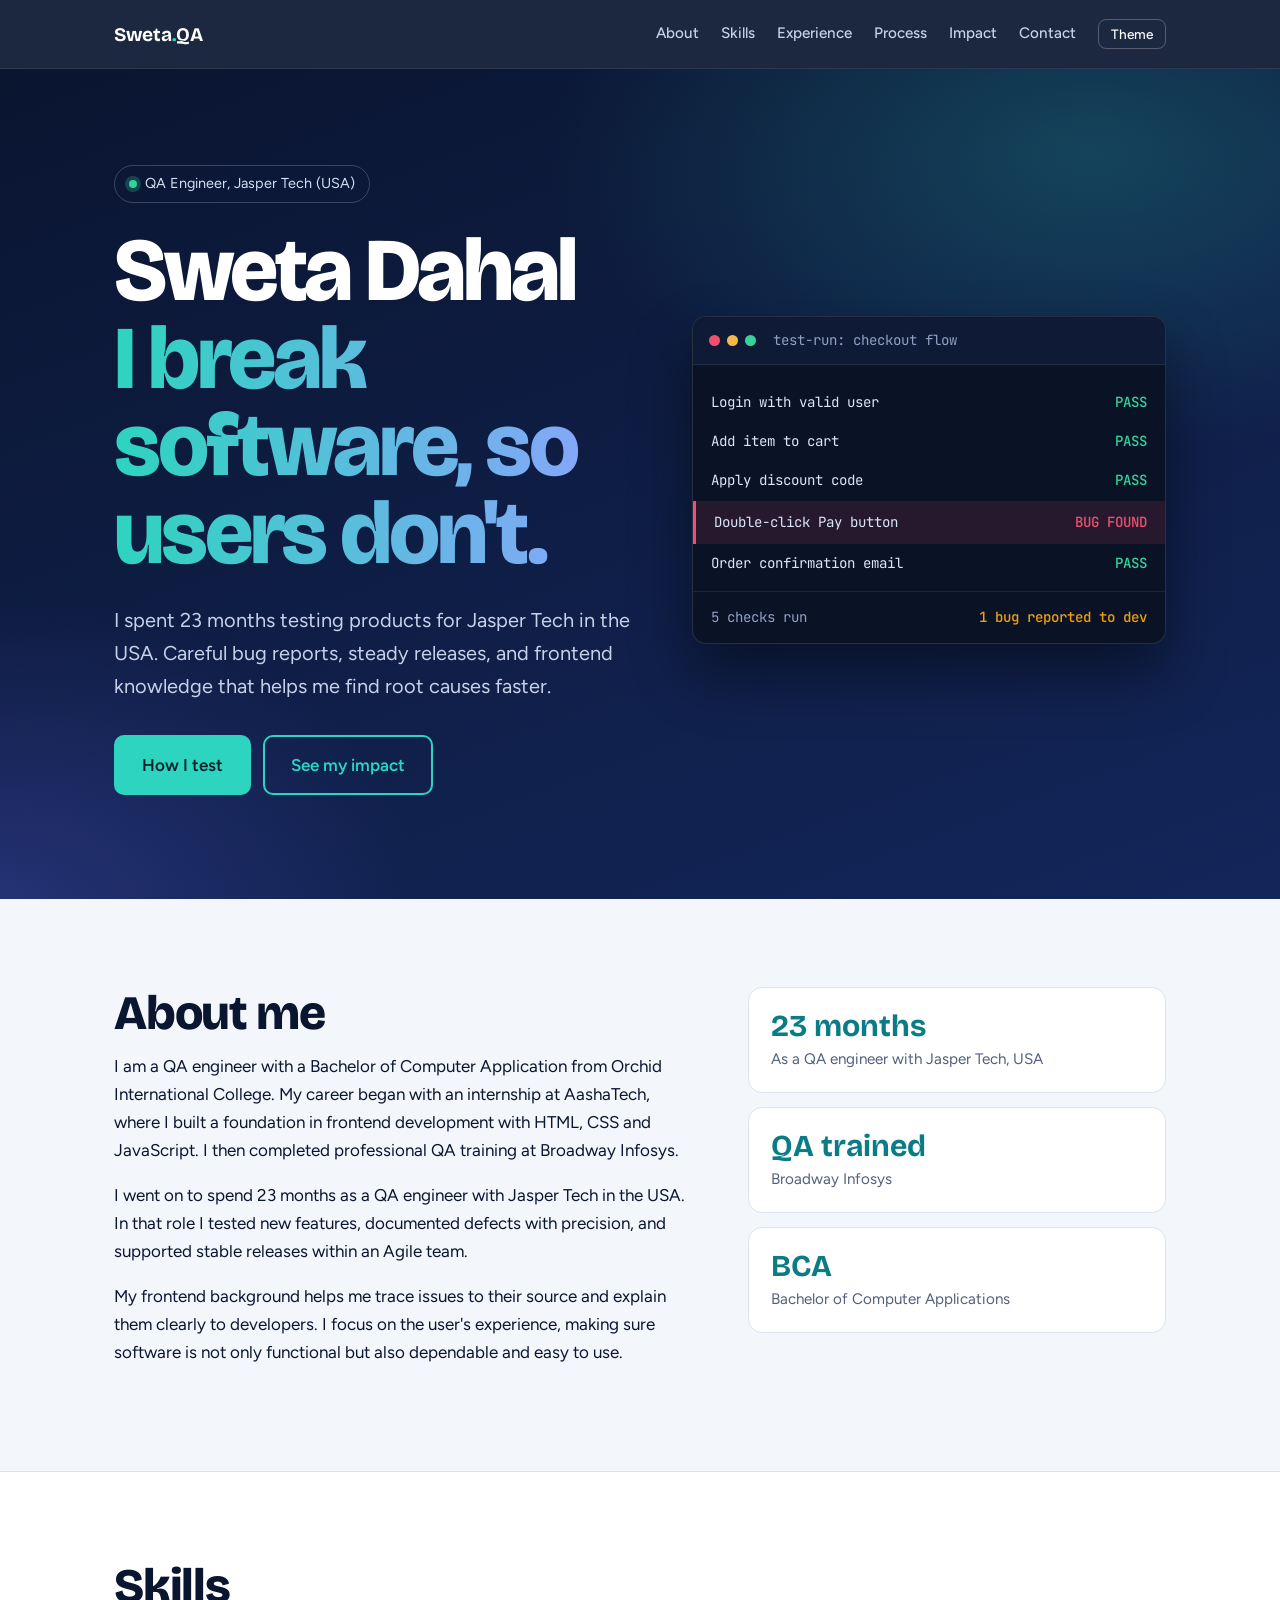
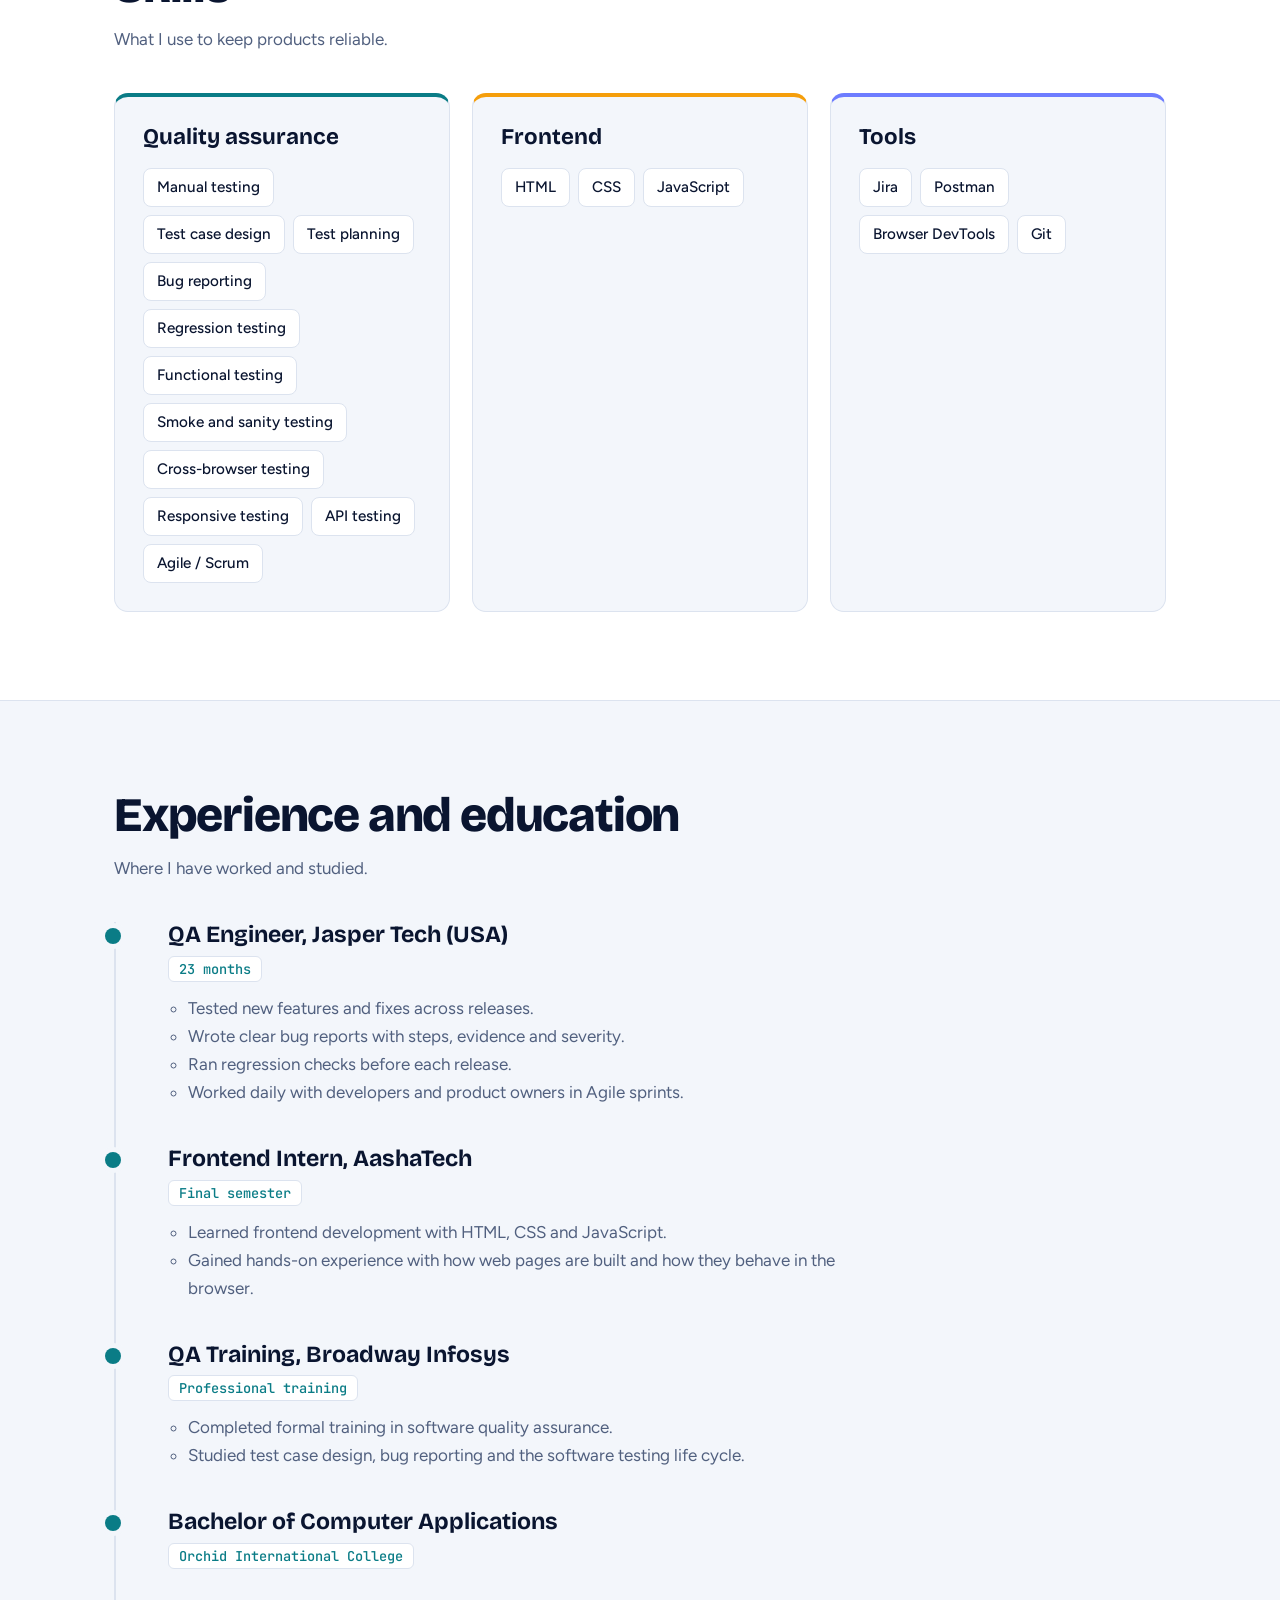
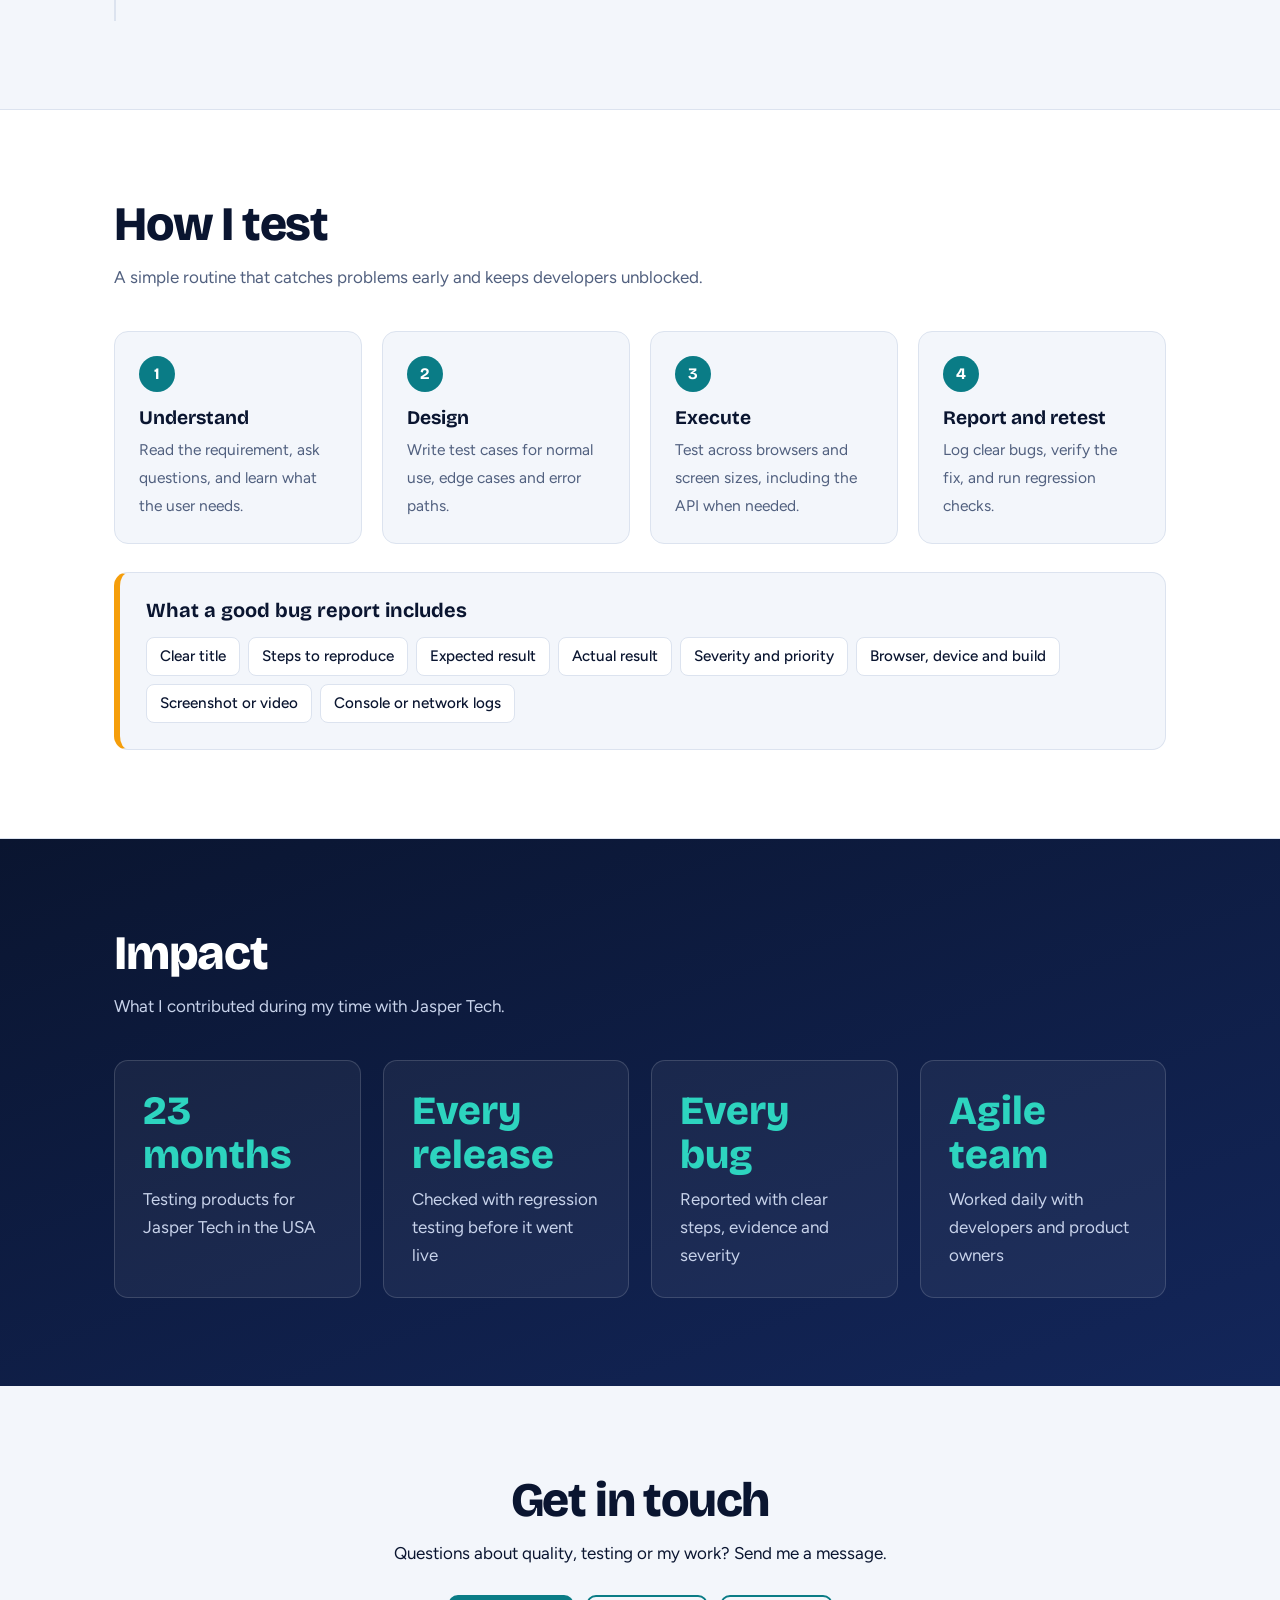
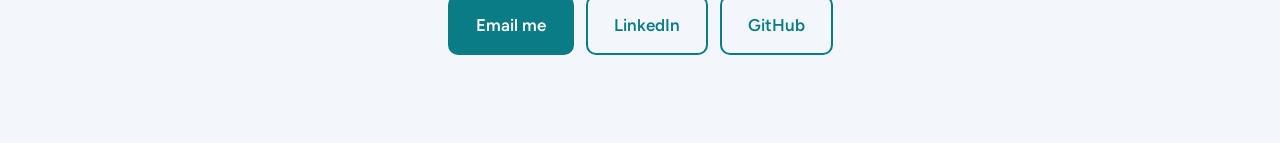
==== index.html @ e5bf9c7c "Add files via upload" ====
<!DOCTYPE html>
<html lang="en">
<head>
<meta charset="utf-8">
<meta name="viewport" content="width=device-width, initial-scale=1, viewport-fit=cover">
<title>Sweta Dahal | QA Engineer</title>
<link rel="preconnect" href="https://fonts.googleapis.com">
<link rel="preconnect" href="https://fonts.gstatic.com" crossorigin>
<link href="https://fonts.googleapis.com/css2?family=Bricolage+Grotesque:opsz,wght@12..96,500;12..96,700;12..96,800&family=Figtree:wght@400;500;600&family=JetBrains+Mono:wght@400;500&display=swap" rel="stylesheet">
<link rel="stylesheet" href="style.css">
</head>
<body>
<header>
  <div class="wrap">
    <a class="brand" href="#top">Sweta<i>.</i>QA</a>
    <nav aria-label="Main">
      <a href="#about">About</a><a href="#skills">Skills</a><a href="#experience">Experience</a><a href="#process">Process</a><a href="#impact">Impact</a><a href="#contact">Contact</a>
      <button id="theme" type="button" aria-label="Switch light or dark theme">Theme</button>
    </nav>
  </div>
</header>

<main id="top">
<section class="hero">
  <div class="wrap">
    <div>
      <div class="pill"><b></b>QA Engineer, Jasper Tech (USA)</div>
      <h1>Sweta Dahal <span>I break software, so users don't.</span></h1>
      <p class="lead">I spent 23 months testing products for Jasper Tech in the USA. Careful bug reports, steady releases, and frontend knowledge that helps me find root causes faster.</p>
      <div class="btns">
        <a class="btn primary" href="#process">How I test</a>
        <a class="btn ghost" href="#impact">See my impact</a>
      </div>
    </div>
    <div class="panel" role="img" aria-label="Test run showing four passed checks and one failed check that found a bug">
      <div class="bar"><i style="background:#F0506E"></i><i style="background:#F5B84B"></i><i style="background:#34D399"></i><span>test-run: checkout flow</span></div>
      <div class="rows">
        <div class="row pass"><span>Login with valid user</span><em>PASS</em></div>
        <div class="row pass"><span>Add item to cart</span><em>PASS</em></div>
        <div class="row pass"><span>Apply discount code</span><em>PASS</em></div>
        <div class="row fail"><span>Double-click Pay button</span><em>BUG FOUND</em></div>
        <div class="row pass"><span>Order confirmation email</span><em>PASS</em></div>
      </div>
      <div class="sum"><span>5 checks run</span><b>1 bug reported to dev</b></div>
    </div>
  </div>
</section>

<section id="about">
  <div class="wrap about">
    <div>
      <h2>About me</h2>
      <p>I am a QA engineer with a Bachelor of Computer Application from Orchid International College. My career began with an internship at AashaTech, where I built a foundation in frontend development with HTML, CSS and JavaScript. I then completed professional QA training at Broadway Infosys.</p>
      <p>I went on to spend 23 months as a QA engineer with Jasper Tech in the USA. In that role I tested new features, documented defects with precision, and supported stable releases within an Agile team.</p>
      <p>My frontend background helps me trace issues to their source and explain them clearly to developers. I focus on the user's experience, making sure software is not only functional but also dependable and easy to use.</p>
    </div>
    <div class="facts">
      <div class="fact"><b>23 months</b><span>As a QA engineer with Jasper Tech, USA</span></div>
      <div class="fact"><b>QA trained</b><span>Broadway Infosys</span></div>
      <div class="fact"><b>BCA</b><span>Bachelor of Computer Applications</span></div>
    </div>
  </div>
</section>

<section id="skills" class="alt">
  <div class="wrap">
    <h2>Skills</h2>
    <p class="sub">What I use to keep products reliable.</p>
    <div class="grid">
      <div class="card"><h3>Quality assurance</h3>
        <ul class="chips"><li>Manual testing</li><li>Test case design</li><li>Test planning</li><li>Bug reporting</li><li>Regression testing</li><li>Functional testing</li><li>Smoke and sanity testing</li><li>Cross-browser testing</li><li>Responsive testing</li><li>API testing</li><li>Agile / Scrum</li></ul></div>
      <div class="card"><h3>Frontend</h3>
        <ul class="chips"><li>HTML</li><li>CSS</li><li>JavaScript</li></ul></div>
      <div class="card"><h3>Tools</h3>
        <ul class="chips"><li>Jira</li><li>Postman</li><li>Browser DevTools</li><li>Git</li></ul></div>
    </div>
  </div>
</section>

<section id="experience">
  <div class="wrap">
    <h2>Experience and education</h2>
    <p class="sub">Where I have worked and studied.</p>
    <ol class="timeline">
      <li><h3>QA Engineer, Jasper Tech (USA)</h3><span class="when">23 months</span>
        <ul><li>Tested new features and fixes across releases.</li><li>Wrote clear bug reports with steps, evidence and severity.</li><li>Ran regression checks before each release.</li><li>Worked daily with developers and product owners in Agile sprints.</li></ul></li>
      <li><h3>Frontend Intern, AashaTech</h3><span class="when">Final semester</span>
        <ul><li>Learned frontend development with HTML, CSS and JavaScript.</li><li>Gained hands-on experience with how web pages are built and how they behave in the browser.</li></ul></li>
      <li><h3>QA Training, Broadway Infosys</h3><span class="when">Professional training</span>
        <ul><li>Completed formal training in software quality assurance.</li><li>Studied test case design, bug reporting and the software testing life cycle.</li></ul></li>
      <li><h3>Bachelor of Computer Applications</h3><span class="when">Orchid International College</span></li>
    </ol>
  </div>
</section>

<section id="process" class="alt">
  <div class="wrap">
    <h2>How I test</h2>
    <p class="sub">A simple routine that catches problems early and keeps developers unblocked.</p>
    <ol class="steps">
      <li><b>Understand</b><span>Read the requirement, ask questions, and learn what the user needs.</span></li>
      <li><b>Design</b><span>Write test cases for normal use, edge cases and error paths.</span></li>
      <li><b>Execute</b><span>Test across browsers and screen sizes, including the API when needed.</span></li>
      <li><b>Report and retest</b><span>Log clear bugs, verify the fix, and run regression checks.</span></li>
    </ol>
    <div class="report">
      <div class="rh"><h3>What a good bug report includes</h3></div>
      <ul class="chips"><li>Clear title</li><li>Steps to reproduce</li><li>Expected result</li><li>Actual result</li><li>Severity and priority</li><li>Browser, device and build</li><li>Screenshot or video</li><li>Console or network logs</li></ul>
    </div>
  </div>
</section>

<section id="impact" class="impact">
  <div class="wrap">
    <h2>Impact</h2>
    <p class="sub">What I contributed during my time with Jasper Tech.</p>
    <div class="stats">
      <div class="stat"><b>23 months</b><span>Testing products for Jasper Tech in the USA</span></div>
      <div class="stat"><b>Every release</b><span>Checked with regression testing before it went live</span></div>
      <div class="stat"><b>Every bug</b><span>Reported with clear steps, evidence and severity</span></div>
      <div class="stat"><b>Agile team</b><span>Worked daily with developers and product owners</span></div>
    </div>
    <!-- To add numbers later, e.g. <div class="stat"><b>300+</b><span>Bugs found and reported</span></div> -->
  </div>
</section>

<section id="contact" class="contact">
  <div class="wrap">
    <h2>Get in touch</h2>
    <p>Questions about quality, testing or my work? Send me a message.</p>
    <div class="links">
      <a class="btn primary" href="mailto:swetadahal01@gmail.com">Email me</a>
      <a class="btn ghost" href="https://www.linkedin.com/in/sweta-dahal">LinkedIn</a>
      <a class="btn ghost" href="https://github.com/your-username">GitHub</a>
    </div>
  </div>
</section>
</main>


<script src="script.js"></script>
</body>
</html>
---- style.css ----
:root {
  --bg: #F3F6FB;
  --surface: #FFFFFF;
  --ink: #0A1530;
  --muted: #51607F;
  --line: #DCE3EF;
  --accent: #0A7C86;
  --navy: #0A1530;
  --navy2: #13265A;
  --teal: #2DD4BF;
  --amber: #F59E0B;
  --red: #F0506E;
  --green: #34D399;
  --head: 'Bricolage Grotesque','Segoe UI',system-ui,sans-serif;
  --body: 'Figtree',system-ui,-apple-system,'Segoe UI',sans-serif;
  --mono: 'JetBrains Mono',ui-monospace,Menlo,Consolas,monospace;
  box-sizing: border-box;
  padding-top: env(safe-area-inset-top,0px);
  padding-bottom: env(safe-area-inset-bottom,0px);
}

@media (prefers-color-scheme:dark) {
  :root:not([data-theme="light"]) {
    --bg: #0A1428;
    --surface: #12203C;
    --ink: #EAF0FB;
    --muted: #A3B1CC;
    --line: #24365C;
    --accent: #2DD4BF;
  }
}

:root[data-theme="dark"] {
  --bg: #0A1428;
  --surface: #12203C;
  --ink: #EAF0FB;
  --muted: #A3B1CC;
  --line: #24365C;
  --accent: #2DD4BF;
}

html {
  scroll-behavior: smooth;
  scroll-padding-top: calc(68px + env(safe-area-inset-top,0px));
}

*,*::before,*::after {
  box-sizing: inherit;
}

body {
  margin: 0;
  background: var(--bg);
  color: var(--ink);
  font: 400 1.0625rem/1.65 var(--body);
}

a {
  color: var(--accent);
}

:focus-visible {
  outline: 3px solid var(--teal);
  outline-offset: 3px;
  border-radius: 4px;
}

.wrap {
  max-width: 1100px;
  margin: 0 auto;
  padding: 0 24px;
}

h1,h2,h3 {
  font-family: var(--head);
  margin: 0;
  line-height: 1.1;
}

p {
  margin: 0 0 1em;
  max-width: 62ch;
}

/* header */
header {
  position: sticky;
  top: env(safe-area-inset-top,0px);
  z-index: 10;
  background: rgba(10,21,48,.92);
  backdrop-filter: blur(10px);
  border-bottom: 1px solid rgba(255,255,255,.08);
}

header .wrap {
  display: flex;
  align-items: center;
  justify-content: space-between;
  height: 68px;
  gap: 16px;
}

.brand {
  font: 700 1.2rem var(--head);
  color: #fff;
  text-decoration: none;
}

.brand i {
  color: var(--teal);
  font-style: normal;
}

nav {
  display: flex;
  gap: 22px;
  align-items: center;
  overflow-x: auto;
}

nav a {
  color: #C7D2EA;
  text-decoration: none;
  font-weight: 500;
  font-size: .95rem;
  white-space: nowrap;
}

nav a:hover {
  color: #fff;
}

#theme {
  background: transparent;
  border: 1px solid rgba(255,255,255,.25);
  color: #fff;
  border-radius: 8px;
  padding: 6px 12px;
  cursor: pointer;
  font: 500 .85rem var(--body);
}

/* hero */
.hero {
  background: radial-gradient(900px 500px at 85% 10%,rgba(45,212,191,.22),transparent 60%),radial-gradient(700px 500px at 0% 100%,rgba(99,102,241,.25),transparent 60%),linear-gradient(160deg,var(--navy),var(--navy2));
  color: #fff;
  padding: 96px 0 104px;
  overflow: hidden;
}

.hero .wrap {
  display: grid;
  grid-template-columns: 1.1fr 1fr;
  gap: 56px;
  align-items: center;
}

.pill {
  display: inline-flex;
  align-items: center;
  gap: 8px;
  border: 1px solid rgba(255,255,255,.2);
  border-radius: 99px;
  padding: 6px 14px;
  font-size: .9rem;
  color: #D5DEF2;
  margin-bottom: 24px;
}

.pill b {
  width: 8px;
  height: 8px;
  border-radius: 50%;
  background: var(--green);
  box-shadow: 0 0 0 4px rgba(52,211,153,.25);
}

h1 {
  font-size: clamp(3rem,7.5vw,5.6rem);
  font-weight: 800;
  letter-spacing: -.035em;
  line-height: .98;
}

h1 span {
  display: block;
  background: linear-gradient(90deg,var(--teal),#8EA2FF);
  -webkit-background-clip: text;
  background-clip: text;
  color: transparent;
}

.lead {
  font-size: 1.25rem;
  color: #C7D2EA;
  margin: 26px 0 32px;
}

.btns {
  display: flex;
  gap: 12px;
  flex-wrap: wrap;
}

.btn {
  display: inline-block;
  padding: 14px 26px;
  border-radius: 10px;
  font-weight: 600;
  text-decoration: none;
  border: 2px solid var(--teal);
  transition: transform .15s;
}

.btn:hover {
  transform: translateY(-2px);
}

.btn.primary {
  background: var(--teal);
  color: #06222A;
}

.btn.ghost {
  color: var(--teal);
}

/* test run panel */
.panel {
  background: #0A1226;
  border: 1px solid rgba(255,255,255,.12);
  border-radius: 14px;
  box-shadow: 0 30px 60px rgba(0,0,0,.45);
  overflow: hidden;
  font-family: var(--mono);
  font-size: .88rem;
}

.bar {
  display: flex;
  align-items: center;
  gap: 7px;
  padding: 12px 16px;
  background: #0F1A36;
  border-bottom: 1px solid rgba(255,255,255,.08);
  color: #8FA0C4;
}

.bar i {
  width: 11px;
  height: 11px;
  border-radius: 50%;
  display: inline-block;
}

.bar span {
  margin-left: 10px;
}

.rows {
  padding: 18px 18px 8px;
}

.row {
  display: flex;
  justify-content: space-between;
  gap: 12px;
  padding: 8px 0;
  color: #DCE5F8;
  opacity: 0;
  transform: translateY(6px);
  animation: in .4s forwards;
}

.row em {
  font-style: normal;
  font-weight: 500;
}

.pass em {
  color: var(--green);
}

.fail em {
  color: var(--red);
}

.row.fail {
  background: rgba(240,80,110,.12);
  margin: 0 -18px;
  padding: 10px 18px;
  border-left: 3px solid var(--red);
}

.sum {
  padding: 14px 18px;
  border-top: 1px solid rgba(255,255,255,.08);
  color: #8FA0C4;
  display: flex;
  justify-content: space-between;
  opacity: 0;
  animation: in .4s 2.6s forwards;
}

.sum b {
  color: var(--amber);
  font-weight: 500;
}

@keyframes in {
  to {
    opacity: 1;
    transform: none;
  }
}

.row:nth-child(1) {
  animation-delay: .3s;
}

.row:nth-child(2) {
  animation-delay: .8s;
}

.row:nth-child(3) {
  animation-delay: 1.3s;
}

.row:nth-child(4) {
  animation-delay: 1.8s;
}

.row:nth-child(5) {
  animation-delay: 2.3s;
}

/* sections */
section {
  padding: 88px 0;
}

h2 {
  font-size: clamp(2rem,4vw,3rem);
  font-weight: 800;
  letter-spacing: -.025em;
  margin-bottom: 12px;
}

.sub {
  color: var(--muted);
  margin-bottom: 40px;
}

.alt {
  background: var(--surface);
  border-top: 1px solid var(--line);
  border-bottom: 1px solid var(--line);
}

.about {
  display: grid;
  grid-template-columns: 1.4fr 1fr;
  gap: 48px;
  align-items: start;
}

.facts {
  display: grid;
  gap: 14px;
}

.fact {
  background: var(--surface);
  border: 1px solid var(--line);
  border-radius: 14px;
  padding: 20px 22px;
}

.alt .fact {
  background: var(--bg);
}

.fact b {
  display: block;
  font: 700 1.9rem var(--head);
  color: var(--accent);
}

.fact span {
  color: var(--muted);
  font-size: .95rem;
}

.grid {
  display: grid;
  grid-template-columns: repeat(auto-fit,minmax(300px,1fr));
  gap: 22px;
}

.card {
  background: var(--bg);
  border: 1px solid var(--line);
  border-top: 4px solid var(--accent);
  border-radius: 14px;
  padding: 28px;
}

.card:nth-child(2) {
  border-top-color: var(--amber);
}

.card:nth-child(3) {
  border-top-color: #6D7CFF;
}

.card h3 {
  font-size: 1.4rem;
  margin-bottom: 18px;
}

.chips {
  display: flex;
  flex-wrap: wrap;
  gap: 8px;
  padding: 0;
  margin: 0;
  list-style: none;
}

.chips li {
  background: var(--surface);
  border: 1px solid var(--line);
  border-radius: 8px;
  padding: 6px 13px;
  font-size: .95rem;
  font-weight: 500;
}

.timeline {
  list-style: none;
  margin: 0;
  padding: 0 0 0 28px;
  border-left: 2px solid var(--line);
}

.timeline>li {
  position: relative;
  padding: 0 0 40px 24px;
}

.timeline>li::before {
  content: "";
  position: absolute;
  left: -39px;
  top: 6px;
  width: 16px;
  height: 16px;
  border-radius: 50%;
  background: var(--accent);
  box-shadow: 0 0 0 5px var(--bg);
}

.timeline h3 {
  font-size: 1.45rem;
}

.when {
  display: inline-block;
  margin: 8px 0 12px;
  font: 500 .85rem var(--mono);
  color: var(--accent);
  background: var(--surface);
  border: 1px solid var(--line);
  border-radius: 6px;
  padding: 3px 10px;
}

.timeline ul {
  margin: 0;
  padding-left: 20px;
  max-width: 64ch;
  color: var(--muted);
}

.impact {
  background: linear-gradient(160deg,var(--navy),var(--navy2));
  color: #fff;
}

.impact .sub {
  color: #C7D2EA;
}

.stats {
  display: grid;
  grid-template-columns: repeat(auto-fit,minmax(220px,1fr));
  gap: 22px;
}

.stat {
  border: 1px solid rgba(255,255,255,.15);
  background: rgba(255,255,255,.05);
  border-radius: 14px;
  padding: 28px;
}

.stat b {
  display: block;
  font: 800 2.5rem/1.1 var(--head);
  color: var(--teal);
  margin-bottom: 8px;
}

.stat span {
  color: #C7D2EA;
}

.contact {
  text-align: center;
}

.contact p {
  margin-left: auto;
  margin-right: auto;
}

.links {
  display: flex;
  gap: 12px;
  justify-content: center;
  flex-wrap: wrap;
  margin-top: 28px;
}

.contact .btn.primary {
  background: var(--accent);
  border-color: var(--accent);
  color: #fff;
}

.contact .btn.ghost {
  color: var(--accent);
  border-color: var(--accent);
}

:root[data-theme="dark"] .contact .btn.primary {
  color: #06222A;
}

footer {
  padding: 28px 0;
  background: var(--navy);
  color: #A9B7D6;
  text-align: center;
  font-size: .9rem;
}

.steps {
  list-style: none;
  margin: 0 0 28px;
  padding: 0;
  display: grid;
  grid-template-columns: repeat(auto-fit,minmax(220px,1fr));
  gap: 20px;
  counter-reset: s;
}

.steps li {
  counter-increment: s;
  background: var(--bg);
  border: 1px solid var(--line);
  border-radius: 14px;
  padding: 24px;
  position: relative;
}

.steps li::before {
  content: counter(s);
  display: grid;
  place-items: center;
  width: 36px;
  height: 36px;
  border-radius: 50%;
  background: var(--accent);
  color: #fff;
  font: 700 1rem var(--head);
  margin-bottom: 14px;
}

:root[data-theme="dark"] .steps li::before {
  color: #06222A;
}

@media (prefers-color-scheme:dark) {
  :root:not([data-theme="light"]) .steps li::before {
    color: #06222A;
  }
}

.steps b {
  display: block;
  font: 700 1.2rem var(--head);
  margin-bottom: 6px;
}

.steps span {
  color: var(--muted);
  font-size: .97rem;
}

.report {
  background: var(--bg);
  border: 1px solid var(--line);
  border-left: 6px solid var(--amber);
  border-radius: 14px;
  padding: 26px;
}

.report h3 {
  font-size: 1.25rem;
  margin-bottom: 16px;
}

.report .chips li {
  background: var(--surface);
}

@media (max-width:820px) {
  .hero .wrap,.about {
    grid-template-columns: 1fr;
  }
  .hero {
    padding: 64px 0 72px;
  }
  section {
    padding: 64px 0;
  }
}

@media (prefers-reduced-motion:reduce) {
  html {
    scroll-behavior: auto;
  }
  .row,.sum {
    animation: none;
    opacity: 1;
    transform: none;
  }
  .btn:hover {
    transform: none;
  }
}
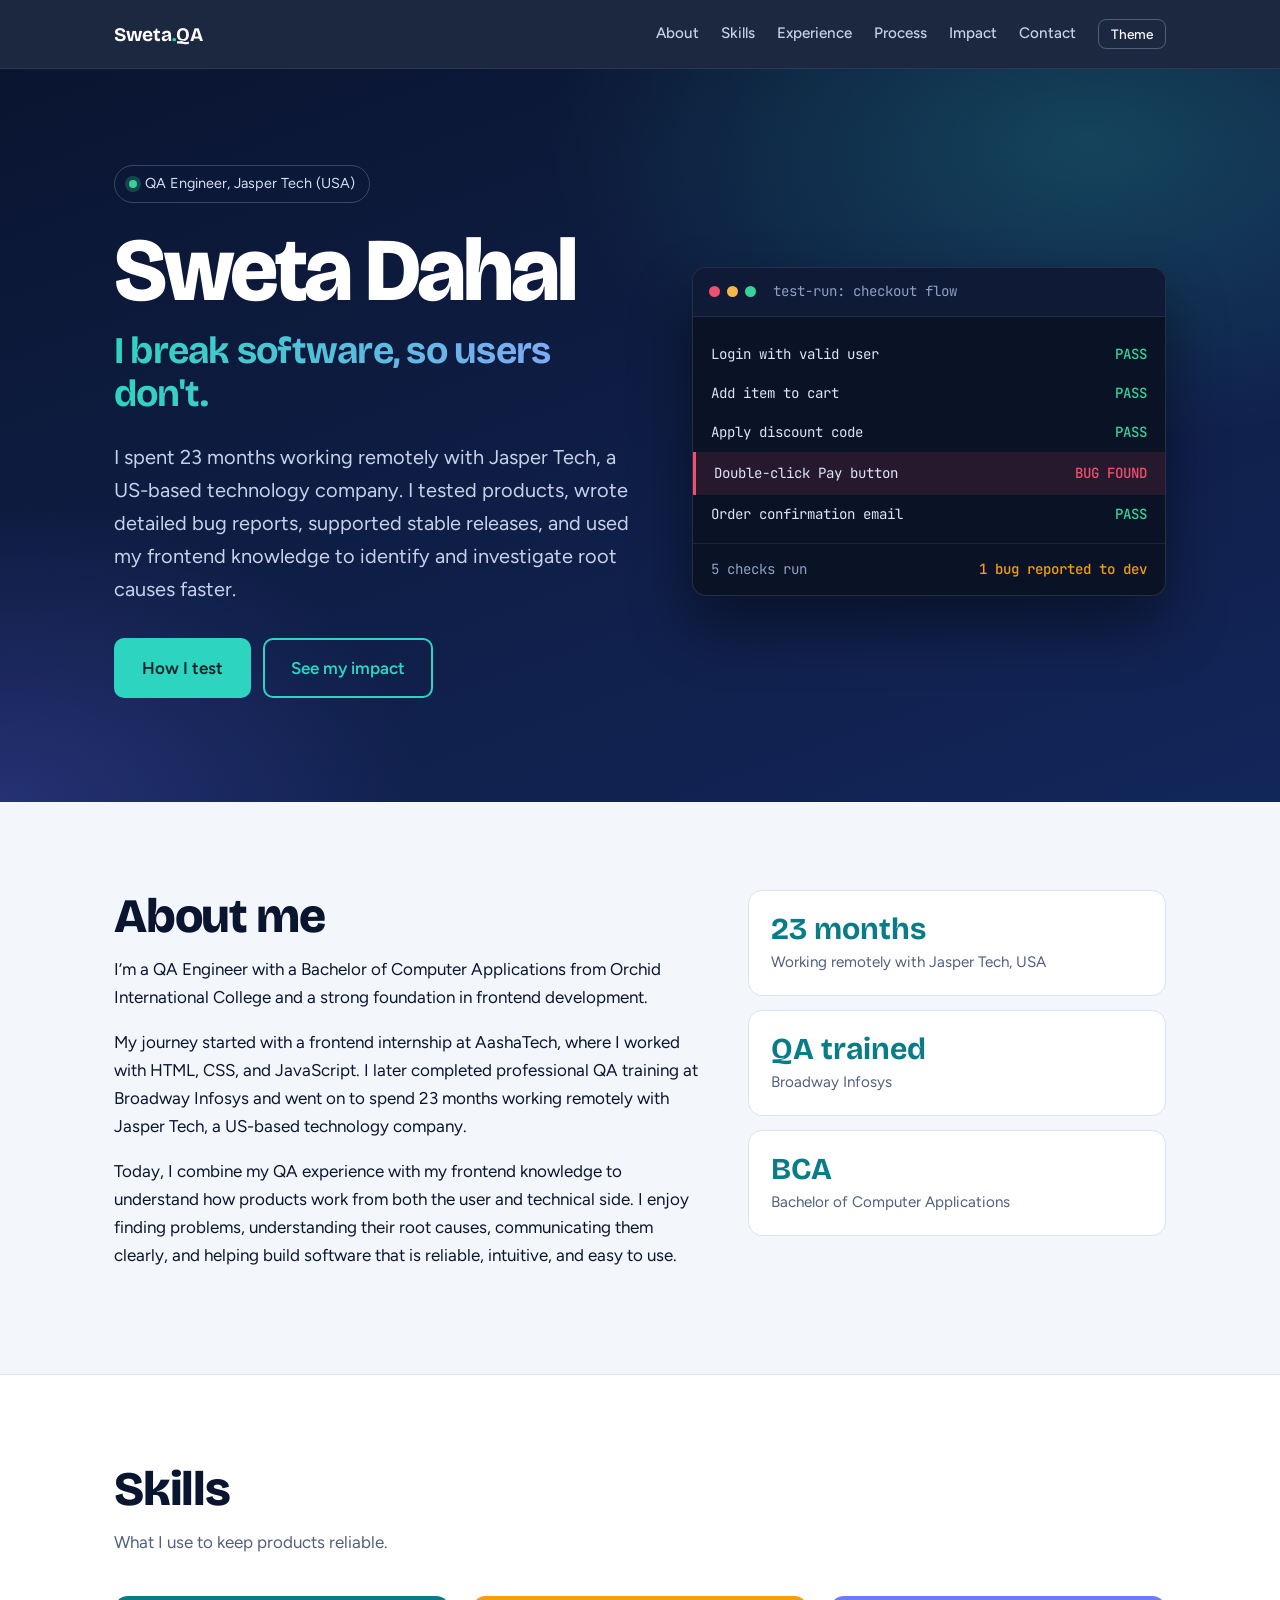
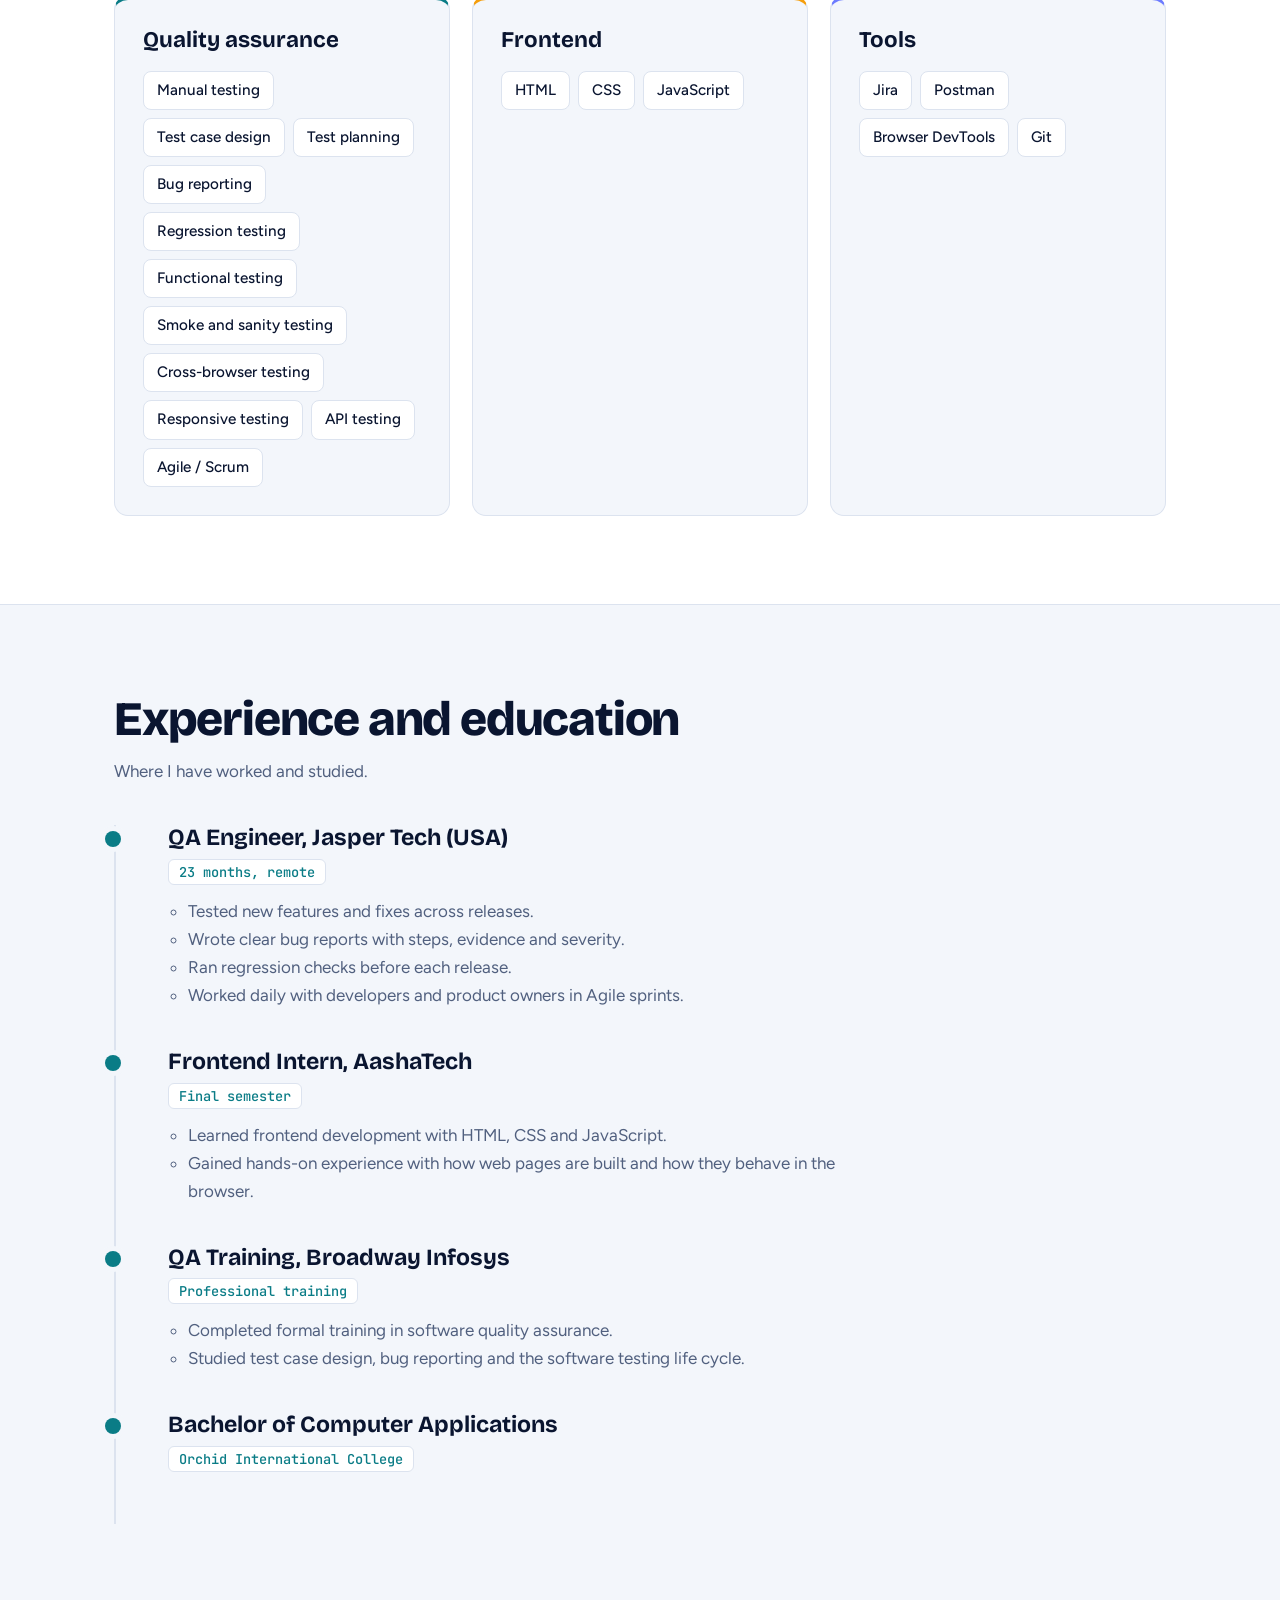
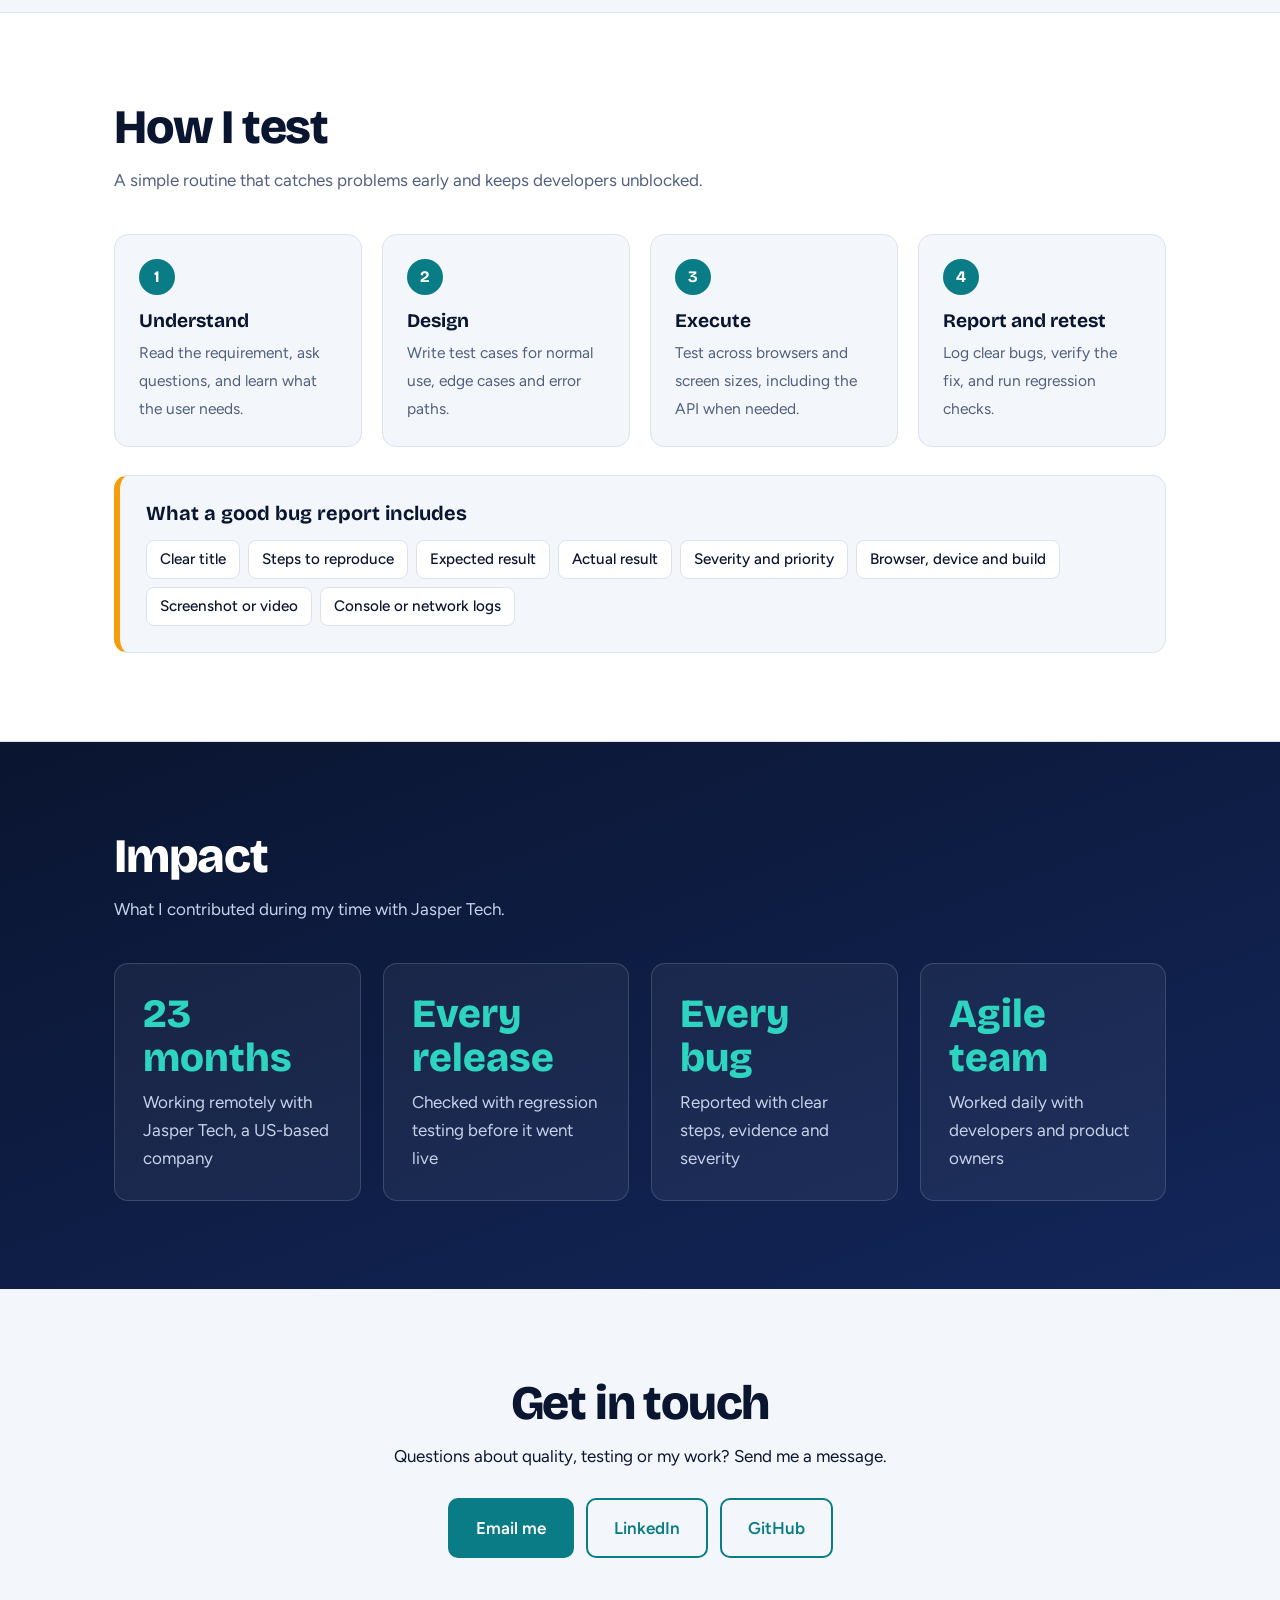
==== commit f5dafb1c: "Add files via upload" ====
--- a/index.html
+++ b/index.html
@@ -26,7 +26,7 @@
     <div>
       <div class="pill"><b></b>QA Engineer, Jasper Tech (USA)</div>
       <h1>Sweta Dahal <span>I break software, so users don't.</span></h1>
-      <p class="lead">I spent 23 months testing products for Jasper Tech in the USA. Careful bug reports, steady releases, and frontend knowledge that helps me find root causes faster.</p>
+      <p class="lead">I spent 23 months working remotely with Jasper Tech, a US-based technology company. I tested products, wrote detailed bug reports, supported stable releases, and used my frontend knowledge to identify and investigate root causes faster.</p>
       <div class="btns">
         <a class="btn primary" href="#process">How I test</a>
         <a class="btn ghost" href="#impact">See my impact</a>
@@ -50,12 +50,12 @@
   <div class="wrap about">
     <div>
       <h2>About me</h2>
-      <p>I am a QA engineer with a Bachelor of Computer Application from Orchid International College. My career began with an internship at AashaTech, where I built a foundation in frontend development with HTML, CSS and JavaScript. I then completed professional QA training at Broadway Infosys.</p>
-      <p>I went on to spend 23 months as a QA engineer with Jasper Tech in the USA. In that role I tested new features, documented defects with precision, and supported stable releases within an Agile team.</p>
-      <p>My frontend background helps me trace issues to their source and explain them clearly to developers. I focus on the user's experience, making sure software is not only functional but also dependable and easy to use.</p>
+      <p>I’m a QA Engineer with a Bachelor of Computer Applications from Orchid International College and a strong foundation in frontend development.</p>
+      <p>My journey started with a frontend internship at AashaTech, where I worked with HTML, CSS, and JavaScript. I later completed professional QA training at Broadway Infosys and went on to spend 23 months working remotely with Jasper Tech, a US-based technology company.</p>
+      <p>Today, I combine my QA experience with my frontend knowledge to understand how products work from both the user and technical side. I enjoy finding problems, understanding their root causes, communicating them clearly, and helping build software that is reliable, intuitive, and easy to use.</p>
     </div>
     <div class="facts">
-      <div class="fact"><b>23 months</b><span>As a QA engineer with Jasper Tech, USA</span></div>
+      <div class="fact"><b>23 months</b><span>Working remotely with Jasper Tech, USA</span></div>
       <div class="fact"><b>QA trained</b><span>Broadway Infosys</span></div>
       <div class="fact"><b>BCA</b><span>Bachelor of Computer Applications</span></div>
     </div>
@@ -82,7 +82,7 @@
     <h2>Experience and education</h2>
     <p class="sub">Where I have worked and studied.</p>
     <ol class="timeline">
-      <li><h3>QA Engineer, Jasper Tech (USA)</h3><span class="when">23 months</span>
+      <li><h3>QA Engineer, Jasper Tech (USA)</h3><span class="when">23 months, remote</span>
         <ul><li>Tested new features and fixes across releases.</li><li>Wrote clear bug reports with steps, evidence and severity.</li><li>Ran regression checks before each release.</li><li>Worked daily with developers and product owners in Agile sprints.</li></ul></li>
       <li><h3>Frontend Intern, AashaTech</h3><span class="when">Final semester</span>
         <ul><li>Learned frontend development with HTML, CSS and JavaScript.</li><li>Gained hands-on experience with how web pages are built and how they behave in the browser.</li></ul></li>
@@ -115,7 +115,7 @@
     <h2>Impact</h2>
     <p class="sub">What I contributed during my time with Jasper Tech.</p>
     <div class="stats">
-      <div class="stat"><b>23 months</b><span>Testing products for Jasper Tech in the USA</span></div>
+      <div class="stat"><b>23 months</b><span>Working remotely with Jasper Tech, a US-based company</span></div>
       <div class="stat"><b>Every release</b><span>Checked with regression testing before it went live</span></div>
       <div class="stat"><b>Every bug</b><span>Reported with clear steps, evidence and severity</span></div>
       <div class="stat"><b>Agile team</b><span>Worked daily with developers and product owners</span></div>
@@ -129,8 +129,8 @@
     <h2>Get in touch</h2>
     <p>Questions about quality, testing or my work? Send me a message.</p>
     <div class="links">
-      <a class="btn primary" href="mailto:swetadahal01@gmail.com">Email me</a>
-      <a class="btn ghost" href="https://www.linkedin.com/in/sweta-dahal">LinkedIn</a>
+      <a class="btn primary" href="mailto:your.email@example.com">Email me</a>
+      <a class="btn ghost" href="https://www.linkedin.com/in/your-profile">LinkedIn</a>
       <a class="btn ghost" href="https://github.com/your-username">GitHub</a>
     </div>
   </div>
--- a/style.css
+++ b/style.css
@@ -1,4 +1,4 @@
-
+/* Sweta Dahal portfolio styles */
 
 :root {
   --bg: #F3F6FB;
@@ -652,3 +652,12 @@
     transform: none;
   }
 }
+
+/* Hero tagline sits under the name at a smaller size */
+h1 span {
+  font-size: .42em;
+  line-height: 1.15;
+  margin-top: 14px;
+  letter-spacing: -.02em;
+  font-weight: 700;
+}
